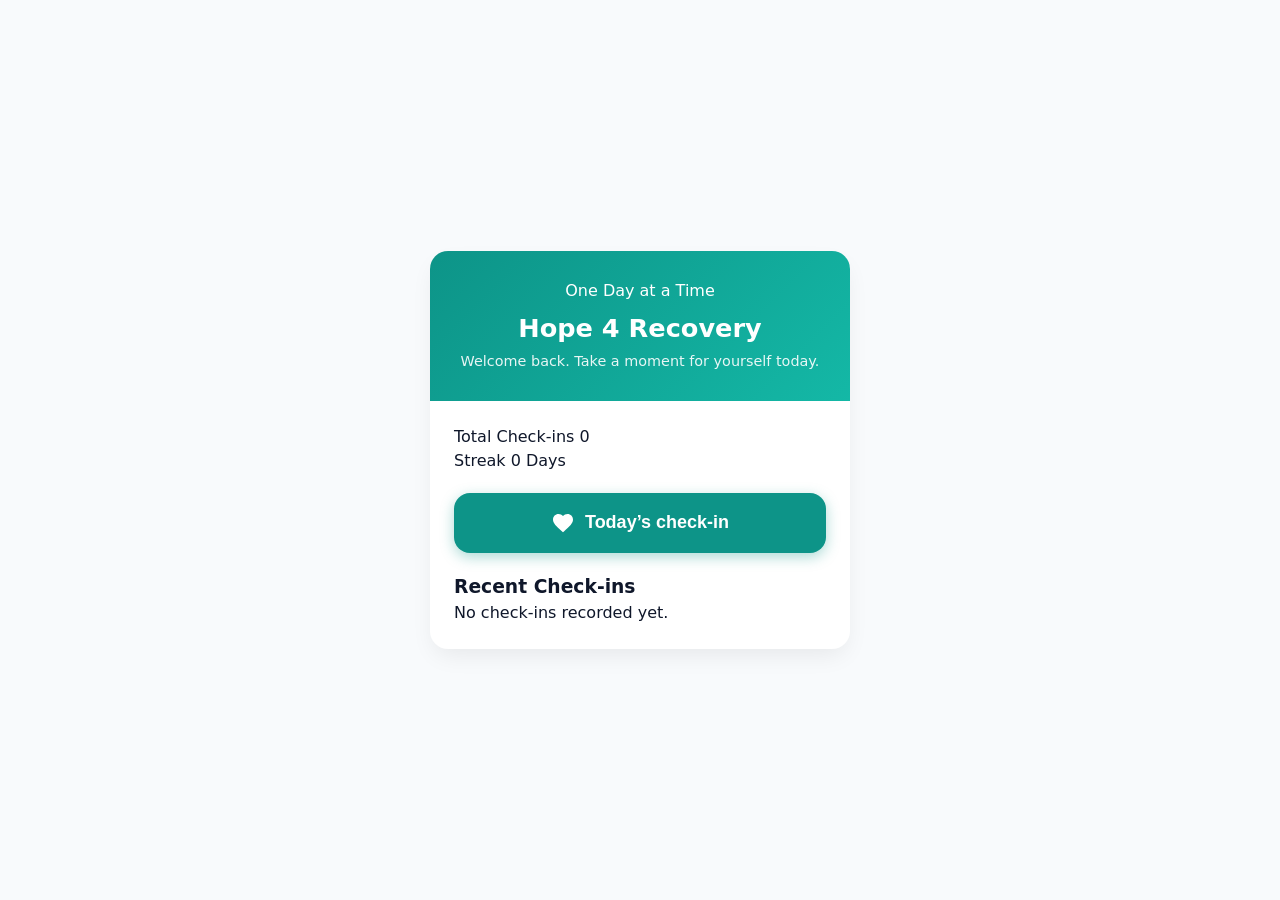
==== index.html @ a0e3a1b8 "Lesson 2: manifest and icons" ====
<!DOCTYPE html>
<html lang="en">
<head>
    <meta charset="UTF-8">
    <meta name="viewport" content="width=device-width, initial-scale=1">
    <!-- Icons -->
    <link rel="icon" type="image/png" sizes="192x192" href="icons/icon-192.png">
    <link rel="icon" type="image/png" sizes="512x512" href="icons/icon-512.png">
    <link rel="apple-touch-icon" href="/icon-192.png">

    <!-- PWA Manifest -->
    <link rel="manifest" href="/manifest.json">
    <meta name="theme-color" content="#ffffff">
    <title>Hope 4 Recovery</title>
    <link rel="stylesheet" href="style.css">
</head>
<body>

    <main class="app-card">
        <header class="app-header">
            <span class="badge font-bold">One Day at a Time</span>
            <h1>Hope 4 Recovery</h1>
            <p>Welcome back. Take a moment for yourself today.</p>
        </header>

        <section class="app-body">
            <!-- Daily Stats -->
            <div class="stats-row">
                <div class="stat-box">
                    <span class="stat-label">Total Check-ins</span>
                    <span id="stat-total" class="stat-value">0</span>
                </div>
                <div class="stat-box">
                    <span class="stat-label">Streak</span>
                    <span id="stat-streak" class="stat-value">0 Days</span>
                </div>
            </div>

            <!-- Confirmation Badge -->
            <div id="checkin-status-badge" class="status-badge hidden">
                <strong id="status-title">Check-in Completed!</strong>
                <p id="status-message">Great job showing up for yourself today.</p>
                <small id="status-time"></small>
            </div>

            <!-- Main Interactive Check-in Button -->
            <button id="btn-checkin" class="btn-primary" onclick="handleCheckIn()">
                <svg width="24" height="24" viewBox="0 0 24 24" fill="currentColor">
                    <path d="M12 21.35l-1.45-1.32C5.4 15.36 2 12.28 2 8.5 2 5.42 4.42 3 7.5 3c1.74 0 3.41.81 4.5 2.09C13.09 3.81 14.76 3 16.5 3 19.58 3 22 5.42 22 8.5c0 3.78-3.4 6.86-8.55 11.54L12 21.35z"/>
                </svg>
                <span>Today’s check-in</span>
            </button>

            <!-- Check-in History -->
            <div class="history-section">
                <h3>Recent Check-ins</h3>
                <div id="history-container">
                    <p id="empty-history" class="empty-msg">No check-ins recorded yet.</p>
                    <ul id="history-list"></ul>
                </div>
            </div>
        </section>
    </main>

    <script src="app.js"></script>
</body>
</html>
---- style.css ----
/* Calm & Accessible Mobile-First Styling */
:root {
    --primary: #0d9488;
    --primary-hover: #0f766e;
    --primary-light: #ccfbf1;
    --bg-main: #f8fafc;
    --card-bg: #ffffff;
    --text-dark: #0f172a;
    --text-muted: #64748b;
    --radius: 18px;
}

* {
    box-sizing: border-box;
    margin: 0;
    padding: 0;
}

body {
    font-family: system-ui, -apple-system, BlinkMacSystemFont, 'Segoe UI', Roboto, sans-serif;
    background-color: var(--bg-main);
    color: var(--text-dark);
    display: flex;
    justify-content: center;
    align-items: center;
    min-height: 100vh;
    padding: 16px;
    line-height: 1.5;
}

.app-card {
    background: var(--card-bg);
    width: 100%;
    max-width: 420px;
    border-radius: var(--radius);
    box-shadow: 0 10px 25px -5px rgba(0, 0, 0, 0.08);
    overflow: hidden;
}

.app-header {
    background: linear-gradient(135deg, var(--primary), #14b8a6);
    color: white;
    padding: 28px 20px;
    text-align: center;
}

.app-header h1 {
    font-size: 1.6rem;
    font-weight: 800;
    margin-top: 6px;
}

.app-header p {
    font-size: 0.9rem;
    opacity: 0.9;
    margin-top: 4px;
}

.app-body {
    padding: 24px;
    display: flex;
    flex-direction: column;
    gap: 20px;
}

/* Big Thumb-Friendly Tap Button */
.btn-primary {
    width: 100%;
    padding: 18px 24px;
    background-color: var(--primary);
    color: white;
    border: none;
    border-radius: 16px;
    font-size: 1.125rem;
    font-weight: 700;
    cursor: pointer;
    display: flex;
    align-items: center;
    justify-content: center;
    gap: 10px;
    box-shadow: 0 4px 14px rgba(13, 148, 136, 0.35);
    transition: transform 0.1s ease, background-color 0.2s ease;
    /* Touch optimization */
    touch-action: manipulation;
    -webkit-tap-highlight-color: transparent;
}

.btn-primary:active {
    transform: scale(0.97);
    background-color: var(--primary-hover);
}

.status-badge {
    background-color: var(--primary-light);
    color: #115e59;
    padding: 14px;
    border-radius: 12px;
    text-align: center;
}

.hidden {
    display: none;
}
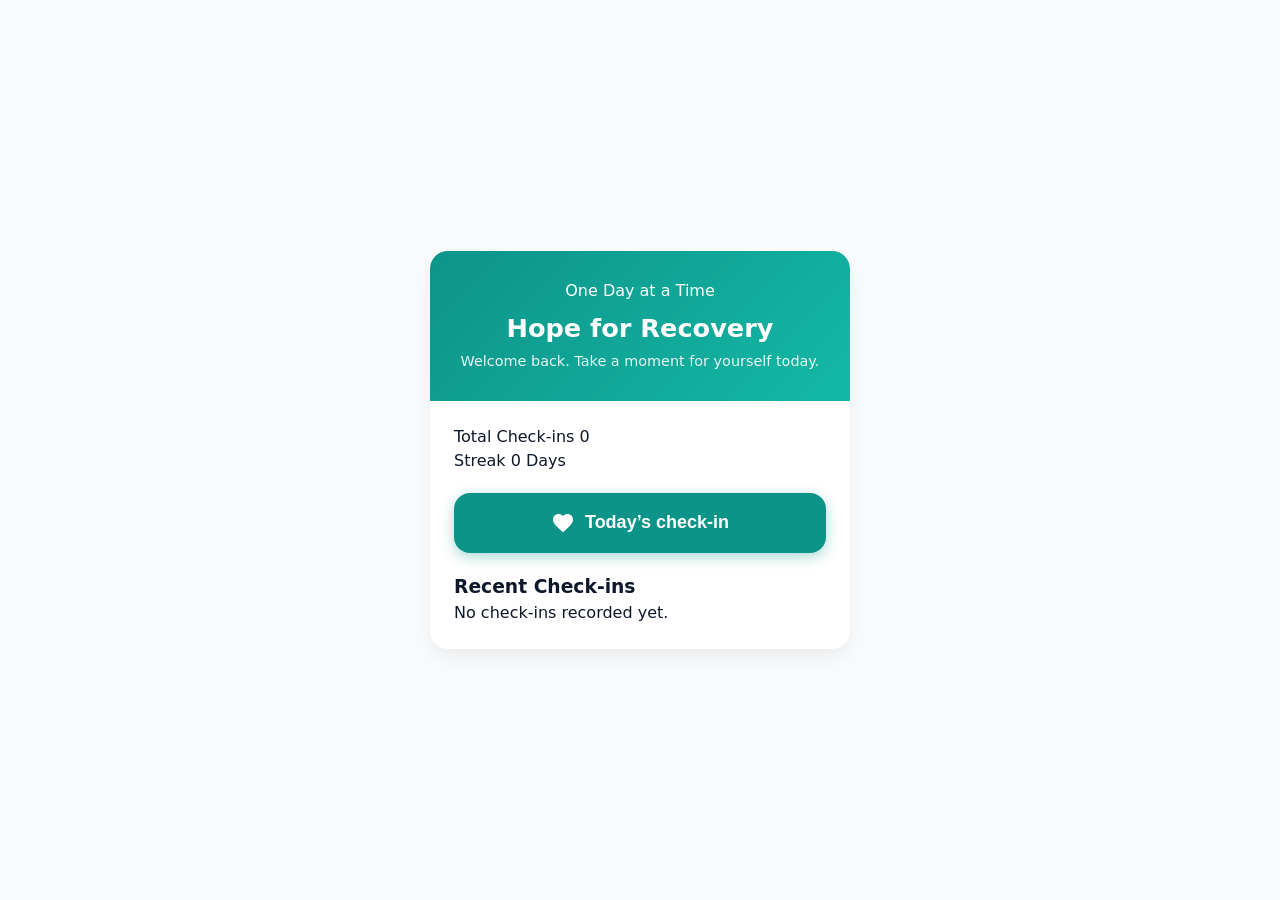
==== commit b0c23688: "Update Hope 4 to Hope for Recovery" ====
--- a/index.html
+++ b/index.html
@@ -6,10 +6,10 @@
     <!-- Icons -->
     <link rel="icon" type="image/png" sizes="192x192" href="icons/icon-192.png">
     <link rel="icon" type="image/png" sizes="512x512" href="icons/icon-512.png">
-    <link rel="apple-touch-icon" href="/icon-192.png">
+    <link rel="apple-touch-icon" href="icons/icon-192.png">
 
     <!-- PWA Manifest -->
-    <link rel="manifest" href="/manifest.json">
+    <link rel="manifest" href="manifest.json">
     <meta name="theme-color" content="#ffffff">
     <title>Hope 4 Recovery</title>
     <link rel="stylesheet" href="style.css">
@@ -19,7 +19,7 @@
     <main class="app-card">
         <header class="app-header">
             <span class="badge font-bold">One Day at a Time</span>
-            <h1>Hope 4 Recovery</h1>
+            <h1>Hope for Recovery</h1>
             <p>Welcome back. Take a moment for yourself today.</p>
         </header>
 
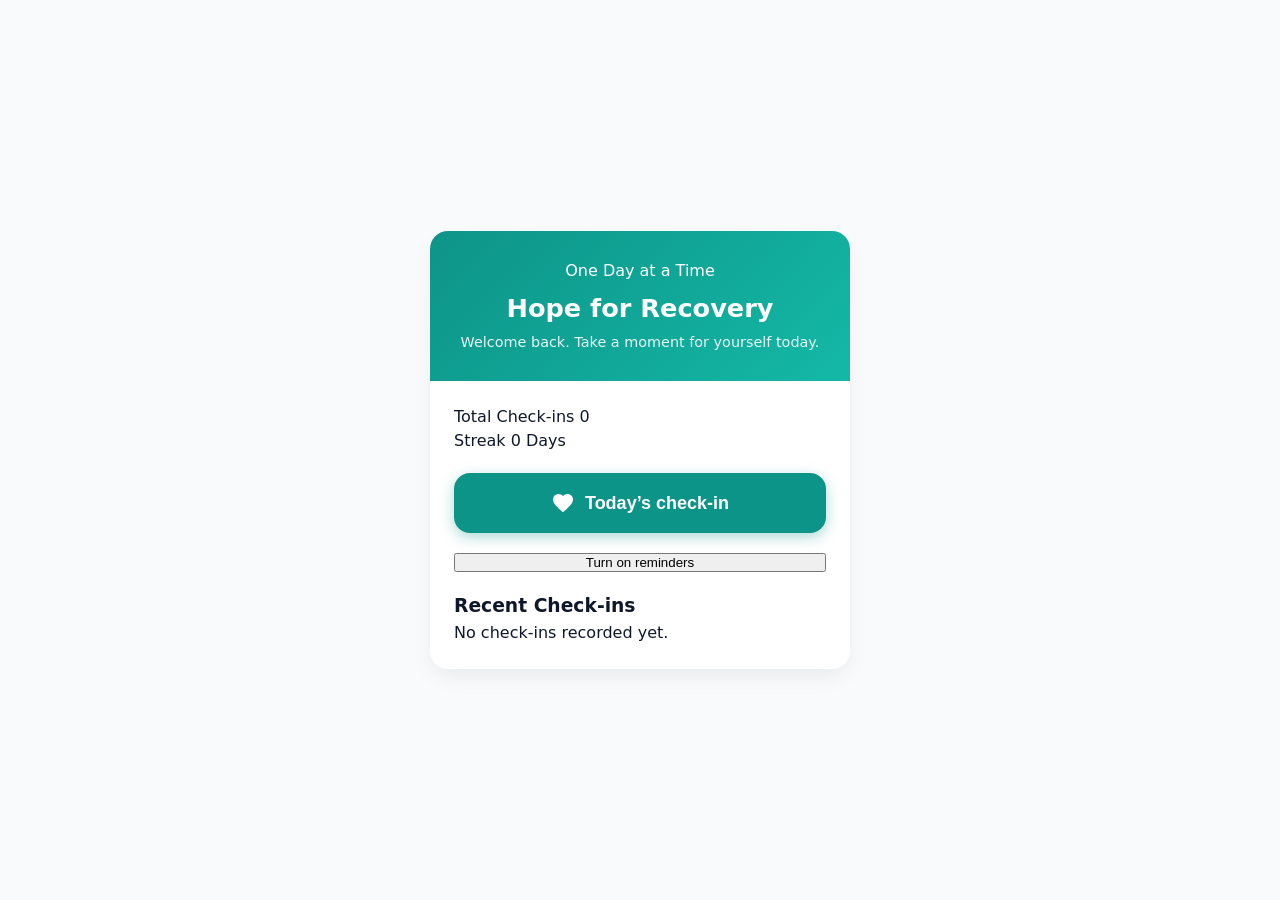
==== commit 51c4bec2: "Notifications added Node.js" ====
--- a/index.html
+++ b/index.html
@@ -51,6 +51,11 @@
                 <span>Today’s check-in</span>
             </button>
 
+            <!-- Reminders Toggle -->
+            <button id="reminder-btn" class="btn-secondary" type="button">
+                Turn on reminders
+            </button>
+
             <!-- Check-in History -->
             <div class="history-section">
                 <h3>Recent Check-ins</h3>
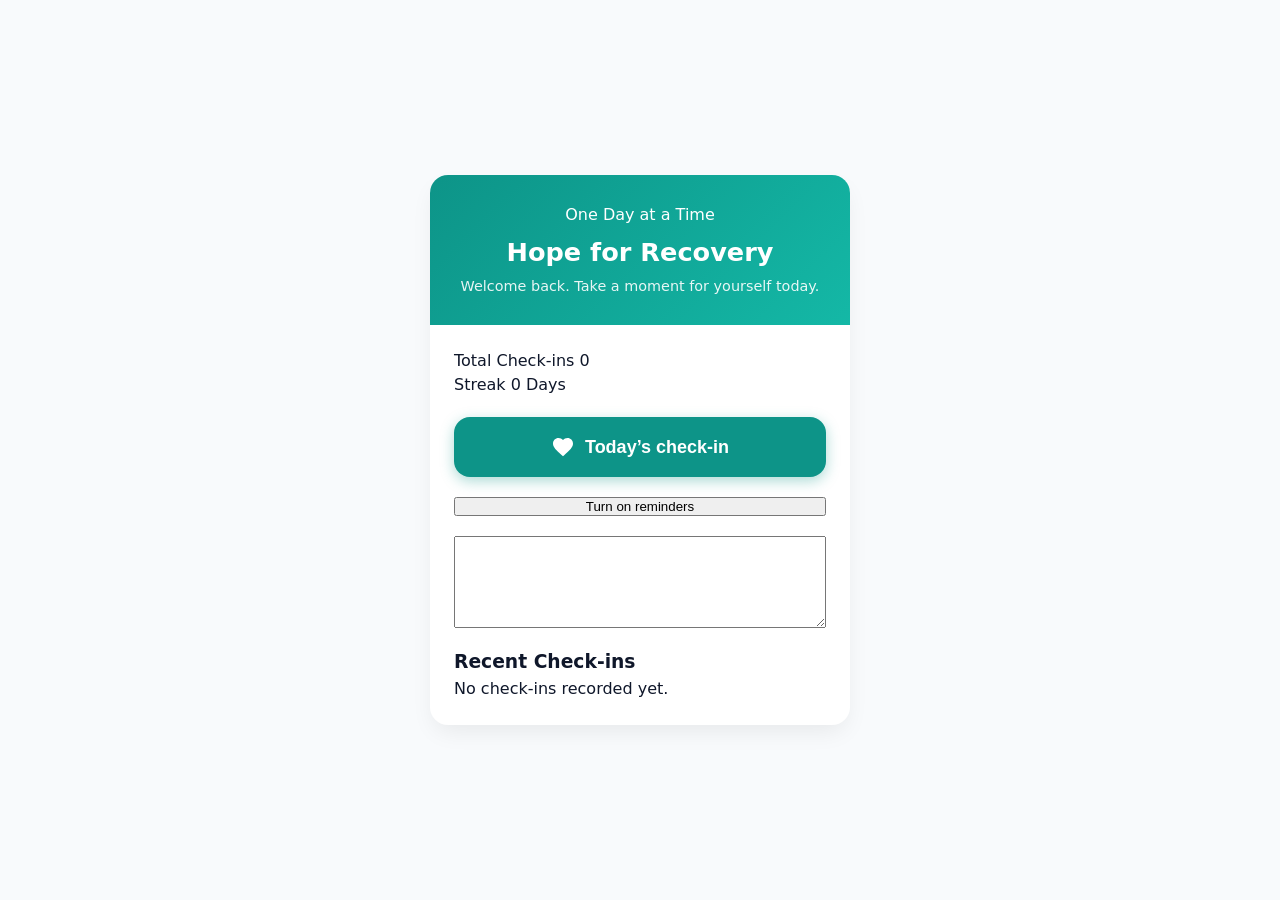
==== commit a0acbc60: "Fix phone notification issues" ====
--- a/index.html
+++ b/index.html
@@ -56,6 +56,8 @@
                 Turn on reminders
             </button>
 
+            <textarea id="sub-out" rows="6" style="width:100%" readonly></textarea>
+
             <!-- Check-in History -->
             <div class="history-section">
                 <h3>Recent Check-ins</h3>
